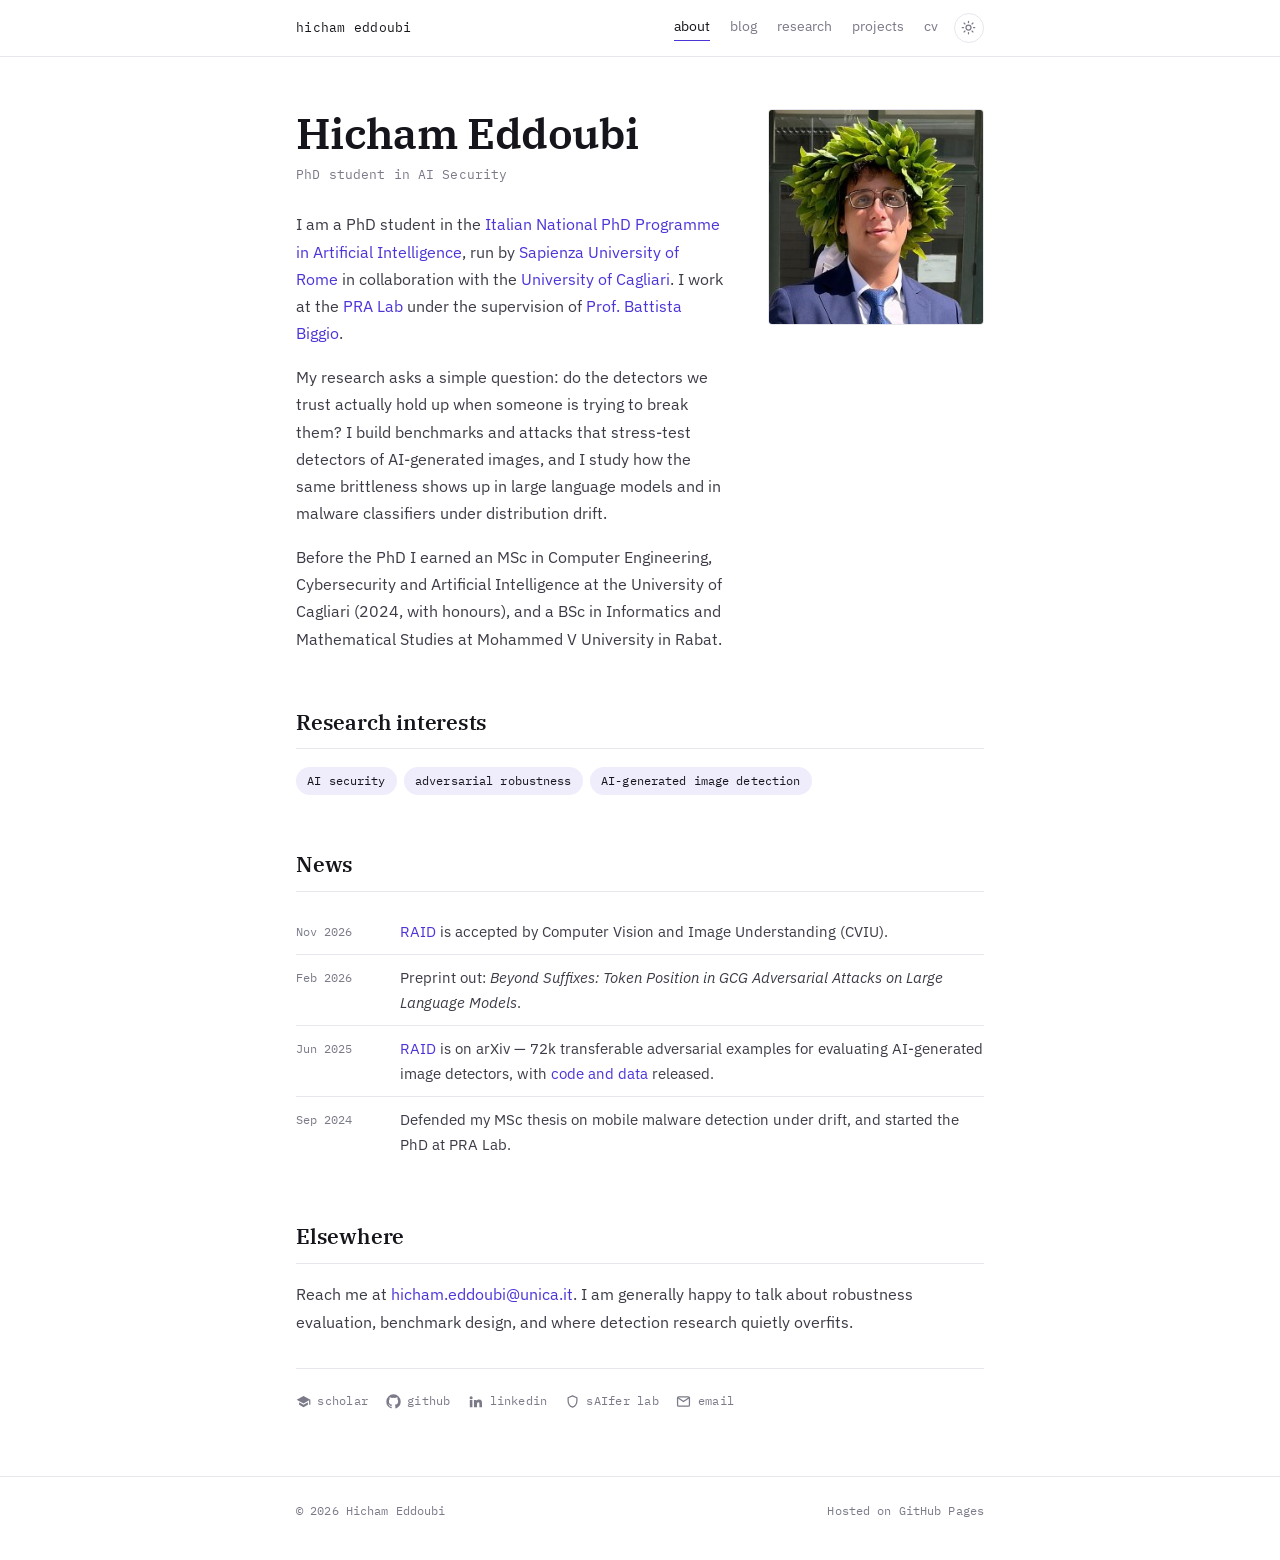
==== index.html @ 6397d1e1 "RAID accepted at CVIU: news entry + move to Publications" ====
<!DOCTYPE html>
<html lang="en">
<head>
<meta charset="utf-8">
<meta name="viewport" content="width=device-width, initial-scale=1">
<title>Hicham Eddoubi</title>
<meta name="author" content="Hicham Eddoubi">
<meta name="description" content="Hicham Eddoubi is a PhD student in the Italian National PhD Programme in Artificial Intelligence, working on adversarial robustness and the detection of AI-generated images at PRA Lab, University of Cagliari.">
<meta name="keywords" content="Hicham Eddoubi, adversarial machine learning, AI-generated image detection, deepfake detection, AI security, PRA Lab, University of Cagliari, Sapienza">
<link rel="canonical" href="https://tsalmonking.github.io/">
<meta property="og:type" content="website">
<meta property="og:title" content="Hicham Eddoubi">
<meta property="og:description" content="PhD student working on adversarial robustness and AI-generated image detection.">
<link rel="icon" href="assets/img/favicon.svg" type="image/svg+xml">
<link rel="preconnect" href="https://fonts.googleapis.com">
<link rel="preconnect" href="https://fonts.gstatic.com" crossorigin>
<link href="https://fonts.googleapis.com/css2?family=IBM+Plex+Mono:wght@400;500&family=IBM+Plex+Sans:wght@400;500;600&family=IBM+Plex+Serif:wght@500;600&display=swap" rel="stylesheet">
<link rel="stylesheet" href="assets/css/main.css?v=cce7476">
</head>
<body>


<header class="masthead">
  <div class="wrap">
    <a class="brand" href="index.html">hicham eddoubi</a>
    <nav class="nav">
      <a href="index.html" aria-current="page">about</a>
      <a href="blog.html">blog</a>
      <a href="publications.html">research</a>
      <a href="projects.html">projects</a>
      <a href="cv.html">cv</a>
    </nav>
    <button class="theme-toggle" type="button" aria-label="Switch to dark theme">
      <svg class="icon-sun" viewBox="0 0 24 24" fill="none" stroke="currentColor" stroke-width="2" stroke-linecap="round" aria-hidden="true"><circle cx="12" cy="12" r="4"/><path d="M12 2v2M12 20v2M4.9 4.9l1.4 1.4M17.7 17.7l1.4 1.4M2 12h2M20 12h2M4.9 19.1l1.4-1.4M17.7 6.3l1.4-1.4"/></svg>
      <svg class="icon-moon" viewBox="0 0 24 24" fill="none" stroke="currentColor" stroke-width="2" stroke-linecap="round" stroke-linejoin="round" aria-hidden="true"><path d="M21 12.8A9 9 0 1 1 11.2 3a7 7 0 0 0 9.8 9.8z"/></svg>
    </button>
  </div>
</header>

<main>
  <div class="wrap">

    <section class="hero">
      <div>
        <h1>Hicham Eddoubi</h1>
        <p class="role">PhD student in AI Security</p>

        <p>I am a PhD student in the <a href="https://www.phd-ai.it/" target="_blank" rel="noopener">Italian National PhD Programme in Artificial Intelligence</a>, run by <a href="https://www.uniroma1.it/en" target="_blank" rel="noopener">Sapienza University of Rome</a> in collaboration with the <a href="https://www.unica.it/" target="_blank" rel="noopener">University of Cagliari</a>. I work at the <a href="https://pralab.diee.unica.it/" target="_blank" rel="noopener">PRA Lab</a> under the supervision of <a href="https://www.saiferlab.ai/people/battistabiggio" target="_blank" rel="noopener">Prof. Battista Biggio</a>.</p>

        <p>My research asks a simple question: do the detectors we trust actually hold up when someone is trying to break them? I build benchmarks and attacks that stress-test detectors of AI-generated images, and I study how the same brittleness shows up in large language models and in malware classifiers under distribution drift.</p>

        <p>Before the PhD I earned an MSc in Computer Engineering, Cybersecurity and Artificial Intelligence at the University of Cagliari (2024, with honours), and a BSc in Informatics and Mathematical Studies at Mohammed V University in Rabat.</p>
      </div>

      <div class="portrait">
        <figure>
          <img src="assets/img/he.jpg" alt="Portrait of Hicham Eddoubi" width="256" height="256">
        </figure>
      </div>
    </section>

    <section class="section">
      <h2>Research interests</h2>
      <ul class="tags">
        <li>AI security</li>
        <li>adversarial robustness</li>
        <li>AI-generated image detection</li>
      </ul>
    </section>

    <section class="section">
      <h2>News</h2>
      <ul class="news">
        <li>
          <time datetime="2026-11">Nov 2026</time>
          <span><a href="https://arxiv.org/abs/2506.03988" target="_blank" rel="noopener">RAID</a> is accepted by Computer Vision and Image Understanding (CVIU).</span>
        </li>
        <li>
          <time datetime="2026-02">Feb 2026</time>
          <span>Preprint out: <em>Beyond Suffixes: Token Position in GCG Adversarial Attacks on Large Language Models</em>.</span>
        </li>
        <li>
          <time datetime="2025-06">Jun 2025</time>
          <span><a href="https://arxiv.org/abs/2506.03988" target="_blank" rel="noopener">RAID</a> is on arXiv — 72k transferable adversarial examples for evaluating AI-generated image detectors, with <a href="https://github.com/pralab/RAID" target="_blank" rel="noopener">code and data</a> released.</span>
        </li>
        <li>
          <time datetime="2024-09">Sep 2024</time>
          <span>Defended my MSc thesis on mobile malware detection under drift, and started the PhD at PRA Lab.</span>
        </li>
      </ul>
    </section>

    <section class="section">
      <h2>Elsewhere</h2>
      <p>Reach me at <a href="mailto:hicham.eddoubi@unica.it">hicham.eddoubi@unica.it</a>. I am generally happy to talk about robustness evaluation, benchmark design, and where detection research quietly overfits.</p>

      <div class="social">
        <a href="https://scholar.google.com/citations?user=aPghm40AAAAJ&amp;hl=en" target="_blank" rel="noopener" aria-label="Google Scholar">
          <svg viewBox="0 0 24 24" fill="currentColor" aria-hidden="true"><path d="M12 3L1 9l11 6 9-4.91V17h2V9L12 3z"/><path d="M5 13.18v4L12 21l7-3.82v-4L12 17l-7-3.82z"/></svg>
          scholar
        </a>
        <a href="https://github.com/tsalmonking" target="_blank" rel="noopener" aria-label="GitHub">
          <svg viewBox="0 0 24 24" fill="currentColor" aria-hidden="true"><path d="M12 .5A11.5 11.5 0 0 0 .5 12a11.5 11.5 0 0 0 7.86 10.92c.58.1.79-.25.79-.56v-2c-3.2.7-3.88-1.37-3.88-1.37-.53-1.34-1.29-1.7-1.29-1.7-1.05-.72.08-.7.08-.7 1.16.08 1.77 1.2 1.77 1.2 1.03 1.77 2.7 1.26 3.36.96.1-.75.4-1.26.73-1.55-2.56-.29-5.25-1.28-5.25-5.7 0-1.26.45-2.29 1.19-3.1-.12-.29-.52-1.46.11-3.05 0 0 .97-.31 3.18 1.18a11 11 0 0 1 5.8 0c2.2-1.49 3.17-1.18 3.17-1.18.63 1.59.23 2.76.12 3.05.74.81 1.18 1.84 1.18 3.1 0 4.43-2.69 5.4-5.26 5.69.41.36.78 1.06.78 2.14v3.17c0 .31.21.67.8.56A11.5 11.5 0 0 0 23.5 12 11.5 11.5 0 0 0 12 .5z"/></svg>
          github
        </a>
        <a href="https://www.linkedin.com/in/hicham-eddoubi/" target="_blank" rel="noopener" aria-label="LinkedIn">
          <svg viewBox="0 0 24 24" fill="currentColor" aria-hidden="true"><path d="M4.98 3.5a2.5 2.5 0 1 1 0 5 2.5 2.5 0 0 1 0-5zM2.9 21h4.16V9.5H2.9V21zM9.5 9.5H13.5v1.57h.06c.55-1.02 1.9-2.1 3.9-2.1 4.17 0 4.94 2.66 4.94 6.12V21h-4.15v-5.1c0-1.22-.02-2.79-1.75-2.79-1.76 0-2.03 1.33-2.03 2.7V21H9.5V9.5z"/></svg>
          linkedin
        </a>
        <a href="https://www.saiferlab.ai/people/hichameddoubi" target="_blank" rel="noopener" aria-label="sAIfer Lab profile">
          <svg viewBox="0 0 24 24" fill="none" stroke="currentColor" stroke-width="2" stroke-linecap="round" stroke-linejoin="round" aria-hidden="true"><path d="M12 3l7 3v5c0 4.4-3 8.3-7 10-4-1.7-7-5.6-7-10V6l7-3z"/></svg>
          sAIfer lab
        </a>
        <a href="mailto:hicham.eddoubi@unica.it" aria-label="Email">
          <svg viewBox="0 0 24 24" fill="none" stroke="currentColor" stroke-width="2" stroke-linecap="round" stroke-linejoin="round" aria-hidden="true"><rect x="2.5" y="4.5" width="19" height="15" rx="2"/><path d="M3 6l9 6 9-6"/></svg>
          email
        </a>
      </div>
    </section>

  </div>
</main>

<footer class="colophon">
  <div class="wrap">
    <span>© 2026 Hicham Eddoubi</span>
    <span>Hosted on <a href="https://pages.github.com/" target="_blank" rel="noopener">GitHub Pages</a></span>
  </div>
</footer>

<script src="assets/js/main.js?v=cce7476"></script>
</body>
</html>
---- assets/css/main.css ----
/* ============================================================
   Hicham Eddoubi — personal site
   Single stylesheet. Edit tokens below to re-skin everything.
   ============================================================ */

:root {
  /* type */
  --font-display: "IBM Plex Serif", Georgia, serif;
  --font-body: "IBM Plex Sans", -apple-system, BlinkMacSystemFont, "Segoe UI", sans-serif;
  --font-mono: "IBM Plex Mono", ui-monospace, SFMono-Regular, Menlo, monospace;

  /* colour */
  --paper: #ffffff;
  --paper-soft: #f7f7fa;
  --ink: #15151b;
  --body: #3c3c47;
  --muted: #7a7a88;
  --rule: #e6e6ec;
  --accent: #4c35d8;
  --accent-soft: rgba(76, 53, 216, 0.09);

  /* metrics */
  --measure: 46rem;
  --gutter: 1.5rem;
  --radius: 4px;
}

html[data-theme="dark"] {
  --paper: #131318;
  --paper-soft: #1b1b22;
  --ink: #ececf2;
  --body: #b6b6c4;
  --muted: #82828f;
  --rule: #2a2a33;
  --accent: #9b8cff;
  --accent-soft: rgba(155, 140, 255, 0.13);
}

*,
*::before,
*::after { box-sizing: border-box; }

html {
  -webkit-text-size-adjust: 100%;
  scroll-behavior: smooth;
}

body {
  margin: 0;
  background: var(--paper);
  color: var(--body);
  font-family: var(--font-body);
  font-size: 1rem;
  line-height: 1.7;
  -webkit-font-smoothing: antialiased;
  transition: background-color 0.25s ease, color 0.25s ease;
}

/* ---------- links ---------- */

a {
  color: var(--accent);
  text-decoration: none;
  border-bottom: 1px solid transparent;
  transition: border-color 0.15s ease, color 0.15s ease;
}

a:hover { border-bottom-color: var(--accent); }

a:focus-visible,
button:focus-visible {
  outline: 2px solid var(--accent);
  outline-offset: 3px;
  border-radius: 2px;
}

/* ---------- layout ---------- */

.wrap {
  max-width: var(--measure);
  margin: 0 auto;
  padding: 0 var(--gutter);
}

main { padding: 3.25rem 0 4rem; }

.section { margin-top: 3.25rem; }
.section:first-child { margin-top: 0; }

/* ---------- header ---------- */

.masthead {
  position: sticky;
  top: 0;
  z-index: 20;
  background: color-mix(in srgb, var(--paper) 88%, transparent);
  backdrop-filter: blur(10px);
  border-bottom: 1px solid var(--rule);
}

@supports not (backdrop-filter: blur(10px)) {
  .masthead { background: var(--paper); }
}

.masthead .wrap {
  display: flex;
  align-items: center;
  justify-content: space-between;
  gap: 1rem;
  min-height: 3.5rem;
}

.brand {
  font-family: var(--font-mono);
  font-size: 0.8125rem;
  letter-spacing: 0.02em;
  color: var(--ink);
  border-bottom: none;
  white-space: nowrap;
}

.brand:hover { color: var(--accent); border-bottom: none; }

.nav {
  display: flex;
  align-items: center;
  gap: 1.25rem;
  margin-left: auto;
}

.nav a {
  font-size: 0.875rem;
  color: var(--muted);
  border-bottom: 1px solid transparent;
  padding-bottom: 1px;
}

.nav a:hover { color: var(--ink); border-bottom-color: var(--rule); }

.nav a[aria-current="page"] {
  color: var(--ink);
  border-bottom-color: var(--accent);
}

/* theme switch */

.theme-toggle {
  appearance: none;
  background: none;
  border: 1px solid var(--rule);
  border-radius: 999px;
  width: 1.9rem;
  height: 1.9rem;
  display: grid;
  place-items: center;
  cursor: pointer;
  color: var(--muted);
  padding: 0;
  flex: none;
}

.theme-toggle:hover { color: var(--ink); border-color: var(--muted); }
.theme-toggle svg { width: 15px; height: 15px; }
html[data-theme="dark"] .theme-toggle .icon-sun { display: none; }
html:not([data-theme="dark"]) .theme-toggle .icon-moon { display: none; }

/* ---------- hero ---------- */

.hero {
  display: grid;
  grid-template-columns: 1fr 13.5rem;
  gap: 2.75rem;
  align-items: start;
}

.hero h1 {
  font-family: var(--font-display);
  font-weight: 600;
  font-size: clamp(2rem, 5vw, 2.7rem);
  line-height: 1.12;
  letter-spacing: -0.015em;
  color: var(--ink);
  margin: 0 0 0.4rem;
}

.hero .role {
  font-family: var(--font-mono);
  font-size: 0.8125rem;
  color: var(--muted);
  letter-spacing: 0.01em;
  margin: 0 0 1.6rem;
}

.hero p { margin: 0 0 1.05rem; }
.hero p:last-of-type { margin-bottom: 0; }

/* ---------- portrait ---------- */

.portrait { position: relative; }

.portrait figure {
  margin: 0;
  position: relative;
  border-radius: var(--radius);
  overflow: hidden;
  background: var(--paper-soft);
  border: 1px solid var(--rule);
}

.portrait img {
  display: block;
  width: 100%;
  height: auto;
  aspect-ratio: 1 / 1;
  object-fit: cover;
}

@media (prefers-reduced-motion: reduce) {
  html { scroll-behavior: auto; }
  body { transition: none; }
}

/* ---------- social row ---------- */

.social {
  display: flex;
  flex-wrap: wrap;
  gap: 1.1rem;
  margin-top: 2rem;
  padding-top: 1.4rem;
  border-top: 1px solid var(--rule);
}

.social a {
  display: inline-flex;
  align-items: center;
  gap: 0.4rem;
  font-family: var(--font-mono);
  font-size: 0.75rem;
  color: var(--muted);
  letter-spacing: 0.02em;
  border-bottom: none;
}

.social a:hover { color: var(--accent); border-bottom: none; }
.social svg { width: 15px; height: 15px; flex: none; }

/* ---------- headings ---------- */

h2 {
  font-family: var(--font-display);
  font-weight: 600;
  font-size: 1.3rem;
  letter-spacing: -0.01em;
  color: var(--ink);
  margin: 0 0 1.1rem;
  padding-bottom: 0.5rem;
  border-bottom: 1px solid var(--rule);
}

h3 {
  font-family: var(--font-body);
  font-weight: 600;
  font-size: 1rem;
  color: var(--ink);
  margin: 0 0 0.35rem;
}

.page-title {
  font-family: var(--font-display);
  font-weight: 600;
  font-size: clamp(1.9rem, 4.5vw, 2.4rem);
  letter-spacing: -0.015em;
  color: var(--ink);
  margin: 0 0 0.5rem;
}

.page-intro {
  color: var(--muted);
  margin: 0 0 2.75rem;
  max-width: 34rem;
}

/* ---------- interests ---------- */

.tags {
  display: flex;
  flex-wrap: wrap;
  gap: 0.45rem;
  padding: 0;
  margin: 0;
  list-style: none;
}

.tags li {
  font-family: var(--font-mono);
  font-size: 0.72rem;
  letter-spacing: 0.01em;
  color: var(--ink);
  background: var(--accent-soft);
  border-radius: 999px;
  padding: 0.28rem 0.7rem;
}

/* ---------- news ---------- */

.news {
  list-style: none;
  margin: 0;
  padding: 0;
}

.news li {
  display: grid;
  grid-template-columns: 5.5rem 1fr;
  gap: 1rem;
  padding: 0.6rem 0;
  border-bottom: 1px solid var(--rule);
  font-size: 0.9375rem;
}

.news li:last-child { border-bottom: none; }

.news time {
  font-family: var(--font-mono);
  font-size: 0.75rem;
  color: var(--muted);
  padding-top: 0.22rem;
}

/* ---------- publications ---------- */

.pub-year {
  font-family: var(--font-mono);
  font-size: 0.75rem;
  letter-spacing: 0.12em;
  color: var(--muted);
  margin: 2.5rem 0 1rem;
  padding-bottom: 0.4rem;
  border-bottom: 1px solid var(--rule);
}

.pub-year:first-of-type { margin-top: 0; }

.pub {
  padding: 1.15rem 0;
  border-bottom: 1px solid var(--rule);
}

.pub:last-child { border-bottom: none; }

.pub h3 { line-height: 1.4; margin-bottom: 0.3rem; }

.pub .authors {
  font-size: 0.875rem;
  color: var(--body);
  margin: 0 0 0.35rem;
}

.pub .authors .me {
  color: var(--ink);
  font-weight: 600;
}

.pub .venue {
  font-family: var(--font-mono);
  font-size: 0.75rem;
  color: var(--muted);
  margin: 0 0 0.6rem;
}

.pub .abstract {
  font-size: 0.9375rem;
  color: var(--muted);
  margin: 0 0 0.7rem;
}

.pub-links {
  display: flex;
  flex-wrap: wrap;
  gap: 0.4rem;
}

.pub-links a {
  font-family: var(--font-mono);
  font-size: 0.7rem;
  letter-spacing: 0.03em;
  color: var(--accent);
  border: 1px solid var(--rule);
  border-radius: var(--radius);
  padding: 0.16rem 0.5rem;
}

.pub-links a:hover {
  border-color: var(--accent);
  background: var(--accent-soft);
}

/* ---------- project cards ---------- */

.cards {
  display: grid;
  gap: 1rem;
}

.card {
  border: 1px solid var(--rule);
  border-radius: var(--radius);
  padding: 1.25rem 1.35rem;
  transition: border-color 0.15s ease, transform 0.15s ease;
}

.card:hover { border-color: var(--muted); }

.card .kicker {
  font-family: var(--font-mono);
  font-size: 0.7rem;
  letter-spacing: 0.08em;
  color: var(--muted);
  margin: 0 0 0.5rem;
}

.card p { margin: 0 0 0.85rem; font-size: 0.9375rem; }
.card p:last-child { margin-bottom: 0; }

/* ---------- CV ---------- */

.entry {
  display: grid;
  grid-template-columns: 8.5rem 1fr;
  gap: 1.25rem;
  padding: 1.1rem 0;
  border-bottom: 1px solid var(--rule);
}

.entry:last-child { border-bottom: none; }

.entry .when {
  font-family: var(--font-mono);
  font-size: 0.75rem;
  color: var(--muted);
  padding-top: 0.2rem;
}

.entry .where {
  font-size: 0.875rem;
  color: var(--muted);
  margin: 0 0 0.3rem;
}

.entry p:last-child { margin-bottom: 0; }
.entry p { font-size: 0.9375rem; margin: 0 0 0.4rem; }

.note {
  font-size: 0.875rem;
  color: var(--muted);
  background: var(--paper-soft);
  border-left: 2px solid var(--accent);
  padding: 0.75rem 1rem;
  border-radius: 0 var(--radius) var(--radius) 0;
}

/* ---------- footer ---------- */

.colophon {
  border-top: 1px solid var(--rule);
  padding: 1.5rem 0 2.5rem;
  font-family: var(--font-mono);
  font-size: 0.72rem;
  color: var(--muted);
  letter-spacing: 0.01em;
}

.colophon .wrap {
  display: flex;
  flex-wrap: wrap;
  gap: 0.5rem 1.25rem;
  justify-content: space-between;
}

.colophon a { color: var(--muted); }
.colophon a:hover { color: var(--accent); }

/* ---------- responsive ---------- */

@media (max-width: 44rem) {
  .hero {
    grid-template-columns: 1fr;
    gap: 1.75rem;
  }
  .portrait { max-width: 11rem; order: -1; }
  .news li { grid-template-columns: 1fr; gap: 0.15rem; }
  .news time { padding-top: 0; }
  .entry { grid-template-columns: 1fr; gap: 0.3rem; }
  .entry .when { padding-top: 0; }
  .nav { gap: 0.9rem; }
  .nav a { font-size: 0.8125rem; }
  main { padding-top: 2.5rem; }
}

@media (max-width: 26rem) {
  .brand { font-size: 0.75rem; }
  .nav { gap: 0.7rem; }
}

/* ---------- print ---------- */

@media print {
  .masthead, .colophon, .theme-toggle { display: none; }
  body { color: #000; background: #fff; }
  a { color: #000; }
}

/* ============================================================
   Blog
   ============================================================ */

/* ---------- post list ---------- */

.post-list {
  list-style: none;
  margin: 0;
  padding: 0;
}

.post-list > li {
  padding: 1.5rem 0;
  border-bottom: 1px solid var(--rule);
}

.post-list > li:first-child { padding-top: 0; }
.post-list > li:last-child { border-bottom: none; }

.post-list h3 {
  font-family: var(--font-display);
  font-weight: 600;
  font-size: 1.2rem;
  line-height: 1.32;
  letter-spacing: -0.01em;
  margin: 0 0 0.4rem;
}

.post-list h3 a {
  color: var(--ink);
  border-bottom: none;
}

.post-list h3 a:hover { color: var(--accent); border-bottom: none; }

.post-list p {
  font-size: 0.9375rem;
  color: var(--muted);
  margin: 0 0 0.6rem;
}

.post-meta {
  display: flex;
  flex-wrap: wrap;
  align-items: center;
  gap: 0.5rem 0.75rem;
  font-family: var(--font-mono);
  font-size: 0.72rem;
  letter-spacing: 0.02em;
  color: var(--muted);
  margin: 0 0 0.55rem;
}

.post-meta .dot { opacity: 0.45; }

.post-meta .tag {
  color: var(--ink);
  background: var(--accent-soft);
  border-radius: 999px;
  padding: 0.18rem 0.6rem;
}

/* reader level: "deep dive" (technical) vs "for everyone" (layman-friendly) */
.post-meta .tag.level {
  background: transparent;
  border: 1px solid currentColor;
  padding: calc(0.18rem - 1px) calc(0.6rem - 1px);
}
.post-meta .tag.level-deep { color: var(--accent); }
.post-meta .tag.level-easy { color: var(--muted); }
.level-legend { margin-bottom: 2.25rem; }

/* depth filter on the blog index (buttons reuse the level tag look) */
.post-meta .tag.level-all { color: var(--ink); }
.level-filter button.tag {
  font: inherit;
  letter-spacing: inherit;
  cursor: pointer;
}
.level-filter button.tag[aria-pressed="true"],
.post-meta a.tag.level:hover { background: var(--accent-soft); }
.level-filter button.tag[aria-pressed="false"] { opacity: 0.7; }
.level-filter button.tag:hover { opacity: 1; }
.level-filter button.tag:focus-visible,
.post-meta a.tag.level:focus-visible { outline: 2px solid var(--accent); outline-offset: 2px; }
.post-meta a.tag.level { text-decoration: none; }
.post-list > li[hidden] { display: none; }
.post-list > li.is-first { padding-top: 0; }
.post-list > li.is-last { border-bottom: none; }
.level-empty { color: var(--muted); }
.level-filter .lv { display: inline-flex; align-items: center; gap: 0.5rem; white-space: nowrap; }

/* ---------- single post ---------- */

.post-head {
  padding-bottom: 1.75rem;
  margin-bottom: 2rem;
  border-bottom: 1px solid var(--rule);
}

.post-head h1 {
  font-family: var(--font-display);
  font-weight: 600;
  font-size: clamp(1.85rem, 4.6vw, 2.4rem);
  line-height: 1.16;
  letter-spacing: -0.018em;
  color: var(--ink);
  margin: 0 0 0.85rem;
  max-width: 30ch;
}

.post-head .standfirst {
  font-size: 1.05rem;
  color: var(--muted);
  margin: 0 0 1.1rem;
  max-width: 46ch;
}

.prose { font-size: 1.02rem; }

.prose > p { margin: 0 0 1.25rem; }

.prose h2 {
  font-size: 1.15rem;
  margin: 2.5rem 0 0.9rem;
  padding-bottom: 0;
  border-bottom: none;
}

.prose h3 {
  font-family: var(--font-body);
  font-size: 0.98rem;
  margin: 1.9rem 0 0.5rem;
}

.prose ul,
.prose ol {
  margin: 0 0 1.25rem;
  padding-left: 1.15rem;
}

.prose li { margin-bottom: 0.45rem; }

.prose strong { color: var(--ink); font-weight: 600; }

.prose blockquote {
  margin: 1.75rem 0;
  padding: 0.1rem 0 0.1rem 1.15rem;
  border-left: 2px solid var(--accent);
  color: var(--muted);
  font-style: italic;
}

.prose blockquote p { margin: 0.5rem 0; }

.prose code {
  font-family: var(--font-mono);
  font-size: 0.855em;
  background: var(--paper-soft);
  border: 1px solid var(--rule);
  border-radius: 3px;
  padding: 0.1em 0.34em;
}

.prose pre {
  background: var(--paper-soft);
  border: 1px solid var(--rule);
  border-radius: var(--radius);
  padding: 0.95rem 1.1rem;
  overflow-x: auto;
  margin: 0 0 1.4rem;
  line-height: 1.6;
}

.prose pre code {
  background: none;
  border: none;
  padding: 0;
  font-size: 0.82rem;
  color: var(--body);
}

.prose figure {
  margin: 1.9rem 0;
}

.prose figure img {
  display: block;
  width: 100%;
  height: auto;
  border: 1px solid var(--rule);
  border-radius: var(--radius);
}

.prose figcaption {
  font-family: var(--font-mono);
  font-size: 0.72rem;
  color: var(--muted);
  margin-top: 0.55rem;
  line-height: 1.55;
}

.prose hr {
  border: none;
  border-top: 1px solid var(--rule);
  margin: 2.5rem 0;
}

.prose .callout {
  background: var(--paper-soft);
  border: 1px solid var(--rule);
  border-radius: var(--radius);
  padding: 1rem 1.15rem;
  margin: 0 0 1.4rem;
  font-size: 0.9375rem;
  color: var(--muted);
}

.prose .callout p { margin: 0; }

/* tables */

.prose table {
  width: 100%;
  border-collapse: collapse;
  margin: 0 0 1.4rem;
  font-size: 0.9375rem;
  display: block;
  overflow-x: auto;
}
.prose th,
.prose td {
  text-align: left;
  vertical-align: top;
  padding: 0.5rem 0.75rem 0.5rem 0;
  border-bottom: 1px solid var(--rule);
}
.prose th { color: var(--ink); font-weight: 600; }

/* reference list */

.prose ol.refs { font-size: 0.9375rem; }

/* display math */

.prose .katex-display { overflow-x: auto; overflow-y: hidden; padding: 0.25rem 0; }

/* footnotes */

.prose sup a {
  font-size: 0.7em;
  padding: 0 0.1em;
  border-bottom: none;
}

.footnotes {
  margin-top: 3rem;
  padding-top: 1.25rem;
  border-top: 1px solid var(--rule);
  font-size: 0.875rem;
  color: var(--muted);
}

.footnotes ol { padding-left: 1.1rem; margin: 0; }
.footnotes li { margin-bottom: 0.5rem; }

/* post footer nav */

.post-foot {
  margin-top: 3.25rem;
  padding-top: 1.4rem;
  border-top: 1px solid var(--rule);
  font-family: var(--font-mono);
  font-size: 0.75rem;
  letter-spacing: 0.02em;
}

.post-foot a { border-bottom: none; }
.post-foot a:hover { border-bottom: 1px solid var(--accent); }

/* masthead now wraps to two rows on narrow screens */

.masthead .wrap { flex-wrap: wrap; }
.brand { margin-right: auto; }

@media (max-width: 34rem) {
  .masthead .wrap { min-height: auto; padding-top: 0.65rem; }
  .nav {
    order: 3;
    width: 100%;
    margin-left: 0;
    gap: 1rem;
    padding-bottom: 0.55rem;
  }
  .nav a { font-size: 0.8125rem; }
}
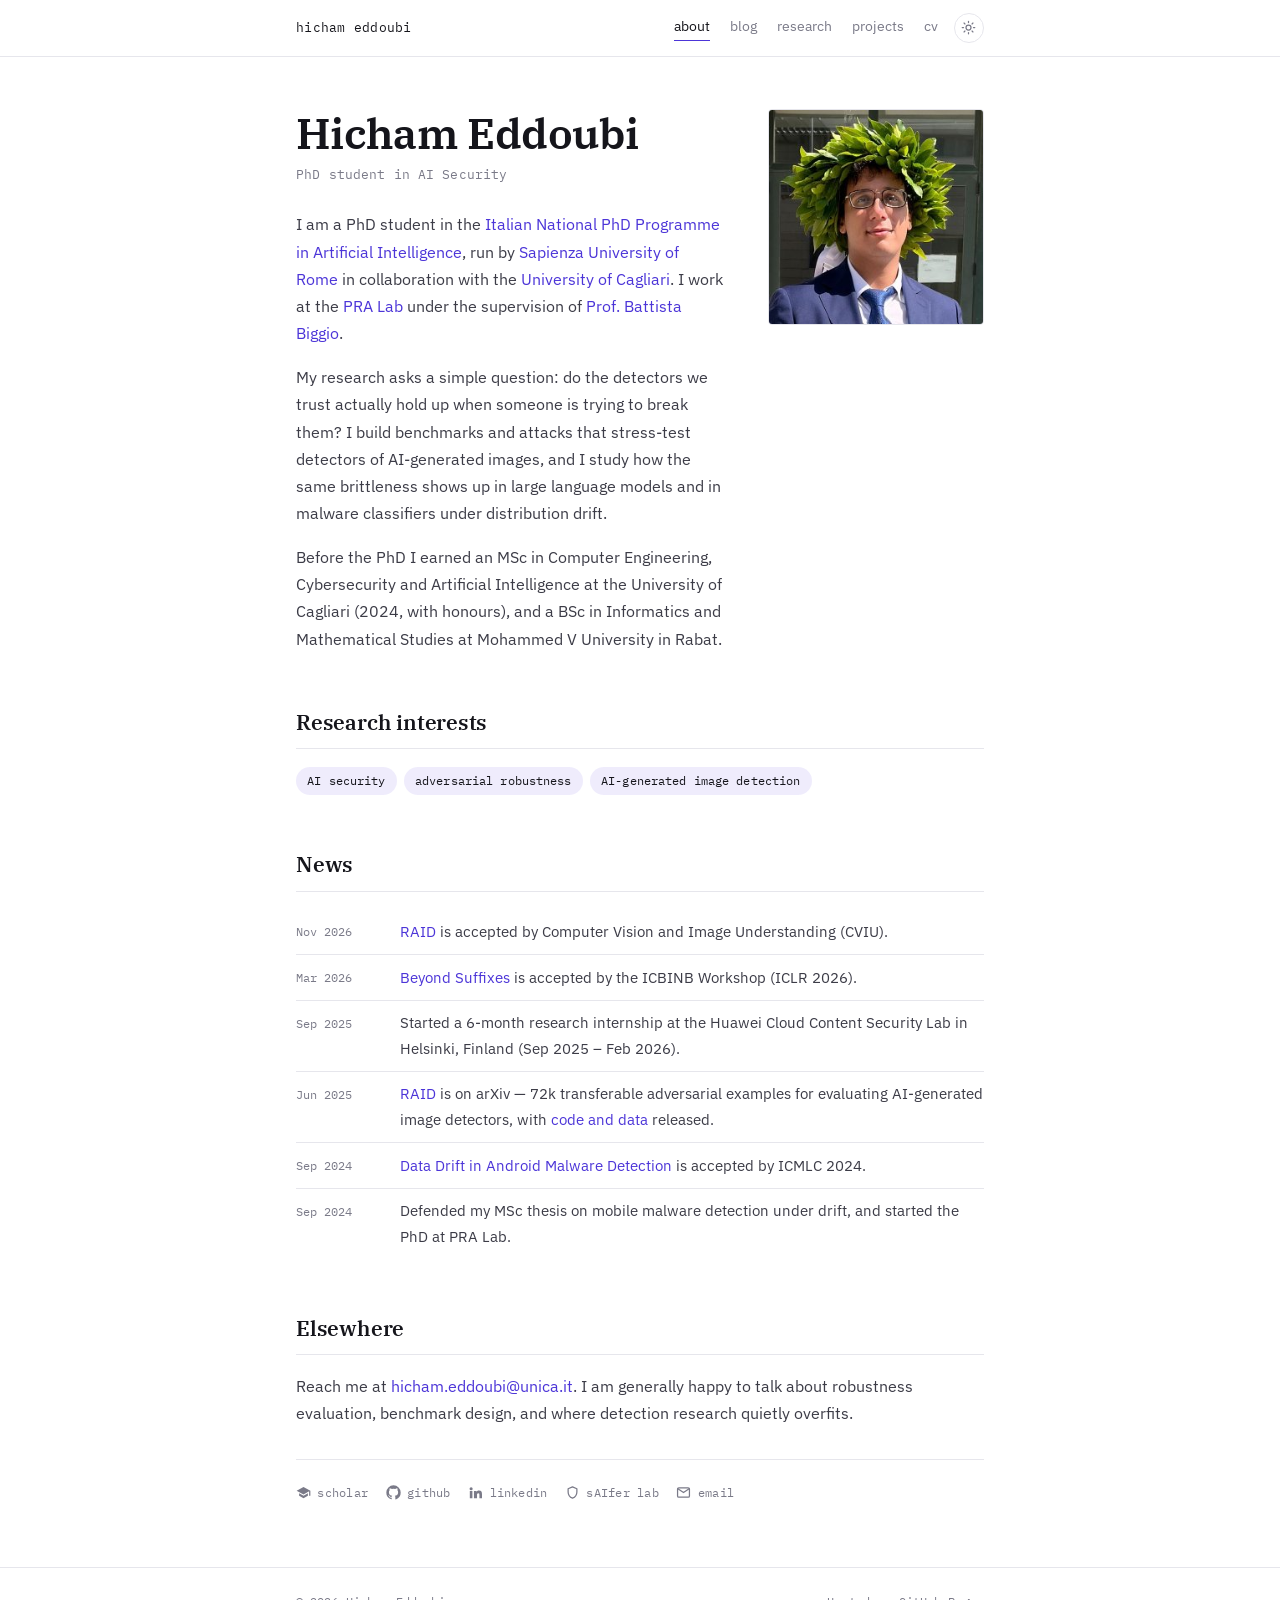
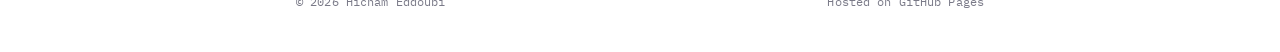
==== commit e669f241: "Publications: year-grouped list (badges, abs toggle, more-authors); News: Beyond Suffixes, ICMLC, Hu" ====
--- a/index.html
+++ b/index.html
@@ -15,7 +15,7 @@
 <link rel="preconnect" href="https://fonts.googleapis.com">
 <link rel="preconnect" href="https://fonts.gstatic.com" crossorigin>
 <link href="https://fonts.googleapis.com/css2?family=IBM+Plex+Mono:wght@400;500&family=IBM+Plex+Sans:wght@400;500;600&family=IBM+Plex+Serif:wght@500;600&display=swap" rel="stylesheet">
-<link rel="stylesheet" href="assets/css/main.css?v=cce7476">
+<link rel="stylesheet" href="assets/css/main.css?v=pubs1">
 </head>
 <body>
 
@@ -76,12 +76,20 @@
           <span><a href="https://arxiv.org/abs/2506.03988" target="_blank" rel="noopener">RAID</a> is accepted by Computer Vision and Image Understanding (CVIU).</span>
         </li>
         <li>
-          <time datetime="2026-02">Feb 2026</time>
-          <span>Preprint out: <em>Beyond Suffixes: Token Position in GCG Adversarial Attacks on Large Language Models</em>.</span>
+          <time datetime="2026-03">Mar 2026</time>
+          <span><a href="https://openreview.net/forum?id=HcRJvRHkYW" target="_blank" rel="noopener">Beyond Suffixes</a> is accepted by the ICBINB Workshop (ICLR 2026).</span>
+        </li>
+        <li>
+          <time datetime="2025-09">Sep 2025</time>
+          <span>Started a 6-month research internship at the Huawei Cloud Content Security Lab in Helsinki, Finland (Sep 2025 – Feb 2026).</span>
         </li>
         <li>
           <time datetime="2025-06">Jun 2025</time>
           <span><a href="https://arxiv.org/abs/2506.03988" target="_blank" rel="noopener">RAID</a> is on arXiv — 72k transferable adversarial examples for evaluating AI-generated image detectors, with <a href="https://github.com/pralab/RAID" target="_blank" rel="noopener">code and data</a> released.</span>
+        </li>
+        <li>
+          <time datetime="2024-09">Sep 2024</time>
+          <span><a href="https://doi.org/10.1109/ICMLC63072.2024.10935015" target="_blank" rel="noopener">Data Drift in Android Malware Detection</a> is accepted by ICMLC 2024.</span>
         </li>
         <li>
           <time datetime="2024-09">Sep 2024</time>
@@ -128,6 +136,6 @@
   </div>
 </footer>
 
-<script src="assets/js/main.js?v=cce7476"></script>
+<script src="assets/js/main.js?v=pubs1"></script>
 </body>
 </html>
--- a/assets/css/main.css
+++ b/assets/css/main.css
@@ -328,51 +328,93 @@
   padding-top: 0.22rem;
 }
 
-/* ---------- publications ---------- */
+/* ---------- publications (year-grouped list) ---------- */
+
+.pub-group {
+  position: relative;
+  border-top: 1px solid var(--rule);
+  margin-top: 2rem;
+  padding-top: 0.25rem;
+}
 
 .pub-year {
-  font-family: var(--font-mono);
-  font-size: 0.75rem;
-  letter-spacing: 0.12em;
-  color: var(--muted);
-  margin: 2.5rem 0 1rem;
-  padding-bottom: 0.4rem;
-  border-bottom: 1px solid var(--rule);
-}
-
-.pub-year:first-of-type { margin-top: 0; }
+  position: absolute;
+  top: 0.6rem;
+  right: 0;
+  margin: 0;
+  font-family: var(--font-body);
+  font-size: 2rem;
+  font-weight: 400;
+  letter-spacing: 0;
+  color: var(--rule);
+  line-height: 1;
+}
+
+[data-theme="dark"] .pub-year { color: color-mix(in srgb, var(--muted) 45%, transparent); }
+
+.pub-list {
+  list-style: none;
+  margin: 0;
+  padding: 0 5.5rem 0 0;
+}
 
 .pub {
-  padding: 1.15rem 0;
-  border-bottom: 1px solid var(--rule);
-}
-
-.pub:last-child { border-bottom: none; }
-
-.pub h3 { line-height: 1.4; margin-bottom: 0.3rem; }
+  display: grid;
+  grid-template-columns: 6.5rem 1fr;
+  gap: 1.25rem;
+  padding: 1.1rem 0;
+}
+
+.pub-side { padding-top: 0.2rem; }
+
+.pub-badge {
+  display: block;
+  text-align: center;
+  font-family: var(--font-mono);
+  font-size: 0.72rem;
+  font-weight: 500;
+  letter-spacing: 0.04em;
+  text-decoration: none;
+  color: #fff;
+  background: var(--accent);
+  border-radius: 2px;
+  padding: 0.3rem 0.4rem;
+}
+
+.pub-title {
+  font-size: 1.05rem;
+  font-weight: 500;
+  line-height: 1.4;
+  color: var(--ink);
+  margin-bottom: 0.15rem;
+}
 
 .pub .authors {
-  font-size: 0.875rem;
+  font-size: 0.9rem;
   color: var(--body);
-  margin: 0 0 0.35rem;
 }
 
 .pub .authors .me {
-  color: var(--ink);
-  font-weight: 600;
+  font-style: italic;
+  color: var(--ink);
+  text-decoration: underline;
+  text-underline-offset: 3px;
+}
+
+.more-authors {
+  font: inherit;
+  color: inherit;
+  background: none;
+  border: none;
+  padding: 0;
+  cursor: pointer;
+  border-bottom: 1px dashed var(--muted);
 }
 
 .pub .venue {
-  font-family: var(--font-mono);
-  font-size: 0.75rem;
-  color: var(--muted);
-  margin: 0 0 0.6rem;
-}
-
-.pub .abstract {
-  font-size: 0.9375rem;
-  color: var(--muted);
-  margin: 0 0 0.7rem;
+  font-size: 0.9rem;
+  color: var(--body);
+  margin-bottom: 0.55rem;
 }
 
 .pub-links {
@@ -381,19 +423,44 @@
   gap: 0.4rem;
 }
 
-.pub-links a {
-  font-family: var(--font-mono);
-  font-size: 0.7rem;
-  letter-spacing: 0.03em;
+.pub-links a,
+.pub-links button {
+  font-family: var(--font-body);
+  font-size: 0.64rem;
+  font-weight: 500;
+  letter-spacing: 0.06em;
+  text-transform: uppercase;
+  color: var(--body);
+  background: none;
+  border: 1px solid var(--body);
+  border-radius: 2px;
+  padding: 0.25rem 0.9rem;
+  cursor: pointer;
+  line-height: 1.5;
+}
+
+.pub-links a:hover,
+.pub-links button:hover,
+.pub-links button[aria-expanded="true"] {
   color: var(--accent);
+  border-color: var(--accent);
+  text-decoration: none;
+}
+
+.pub .abstract {
+  font-size: 0.9rem;
+  color: var(--muted);
+  margin: 0.7rem 0 0;
+  padding: 0.7rem 0.9rem;
   border: 1px solid var(--rule);
   border-radius: var(--radius);
-  padding: 0.16rem 0.5rem;
-}
-
-.pub-links a:hover {
-  border-color: var(--accent);
-  background: var(--accent-soft);
+}
+
+@media (max-width: 34rem) {
+  .pub-list { padding-right: 0; }
+  .pub-year { position: static; text-align: right; margin: 0.6rem 0 0; }
+  .pub { grid-template-columns: 1fr; gap: 0.5rem; }
+  .pub-badge { display: inline-block; min-width: 4.5rem; }
 }
 
 /* ---------- project cards ---------- */
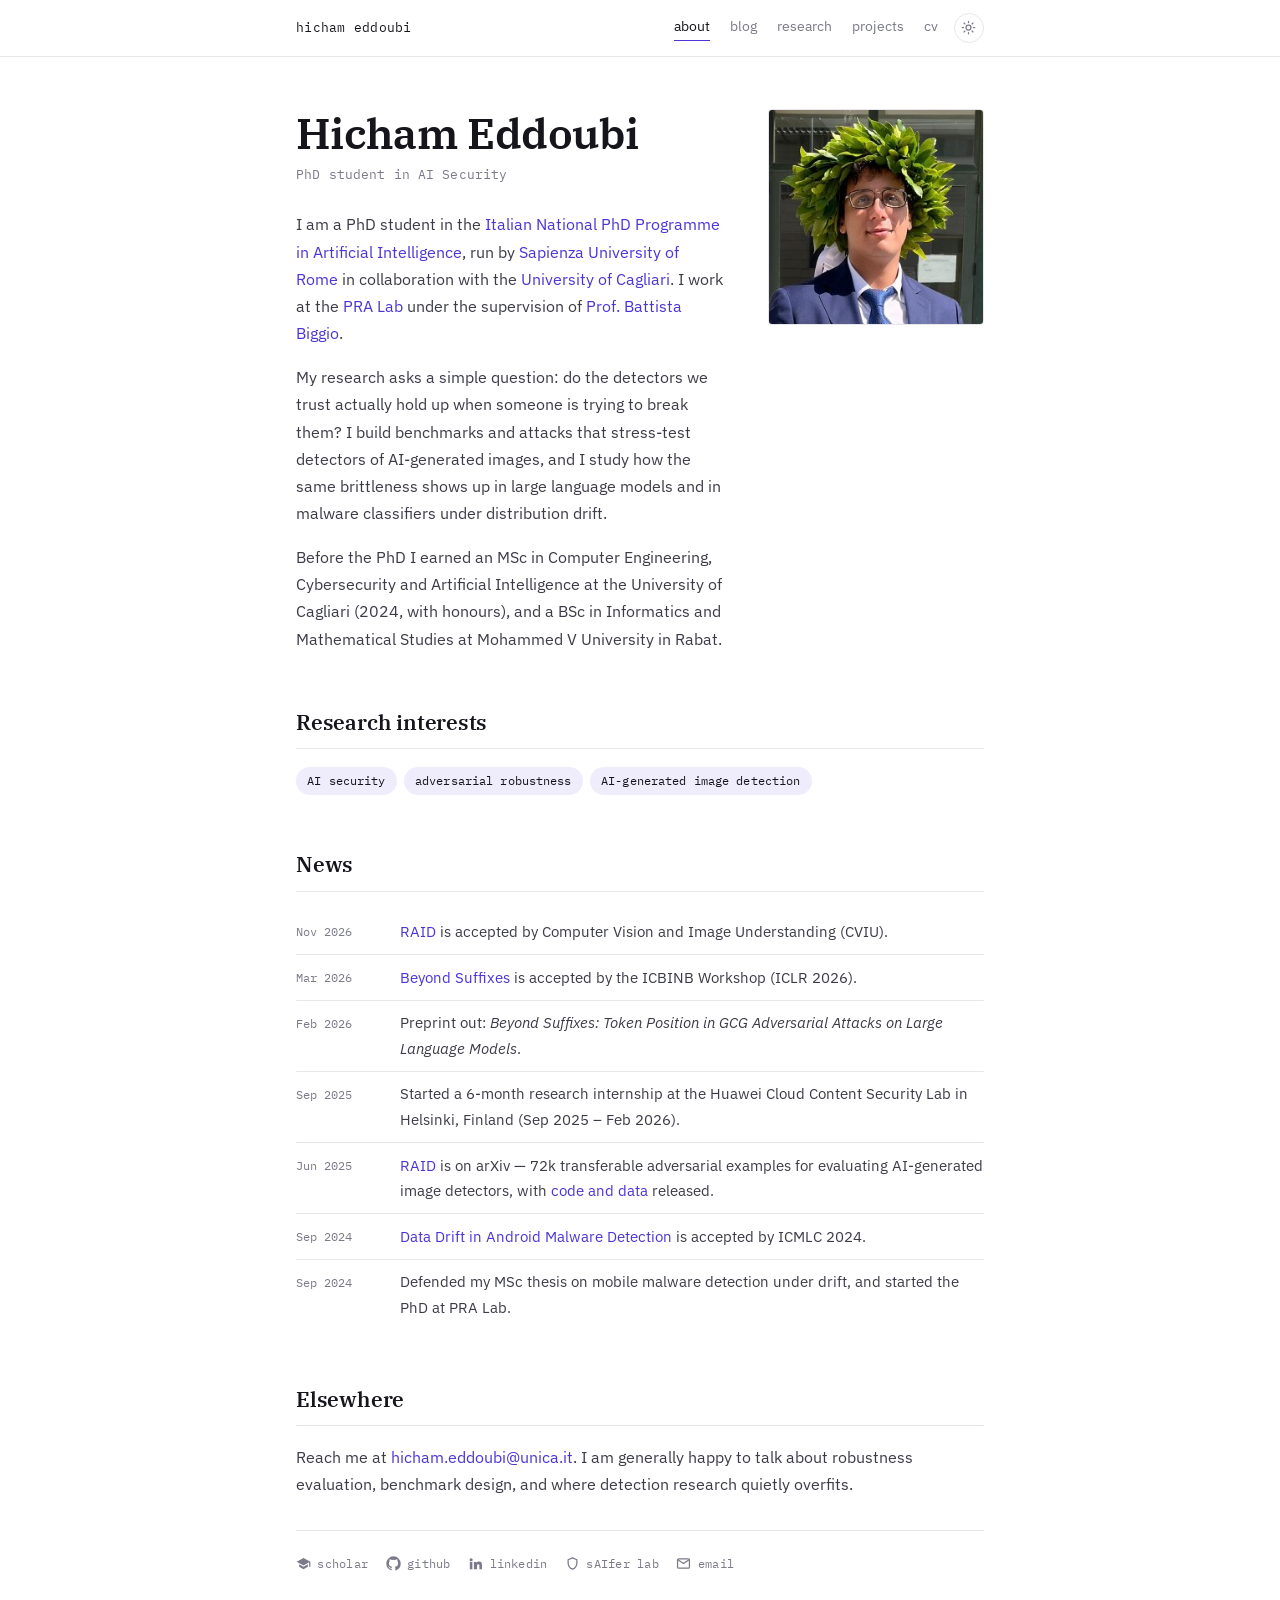
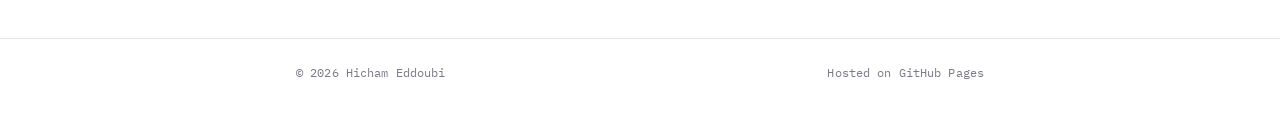
==== commit 70fbafff: "News: restore Beyond Suffixes preprint entry" ====
--- a/index.html
+++ b/index.html
@@ -80,6 +80,10 @@
           <span><a href="https://openreview.net/forum?id=HcRJvRHkYW" target="_blank" rel="noopener">Beyond Suffixes</a> is accepted by the ICBINB Workshop (ICLR 2026).</span>
         </li>
         <li>
+          <time datetime="2026-02">Feb 2026</time>
+          <span>Preprint out: <em>Beyond Suffixes: Token Position in GCG Adversarial Attacks on Large Language Models</em>.</span>
+        </li>
+        <li>
           <time datetime="2025-09">Sep 2025</time>
           <span>Started a 6-month research internship at the Huawei Cloud Content Security Lab in Helsinki, Finland (Sep 2025 – Feb 2026).</span>
         </li>
@@ -136,6 +140,6 @@
   </div>
 </footer>
 
-<script src="assets/js/main.js?v=pubs1"></script>
+<script src="assets/js/main.js?v=pubs2"></script>
 </body>
 </html>
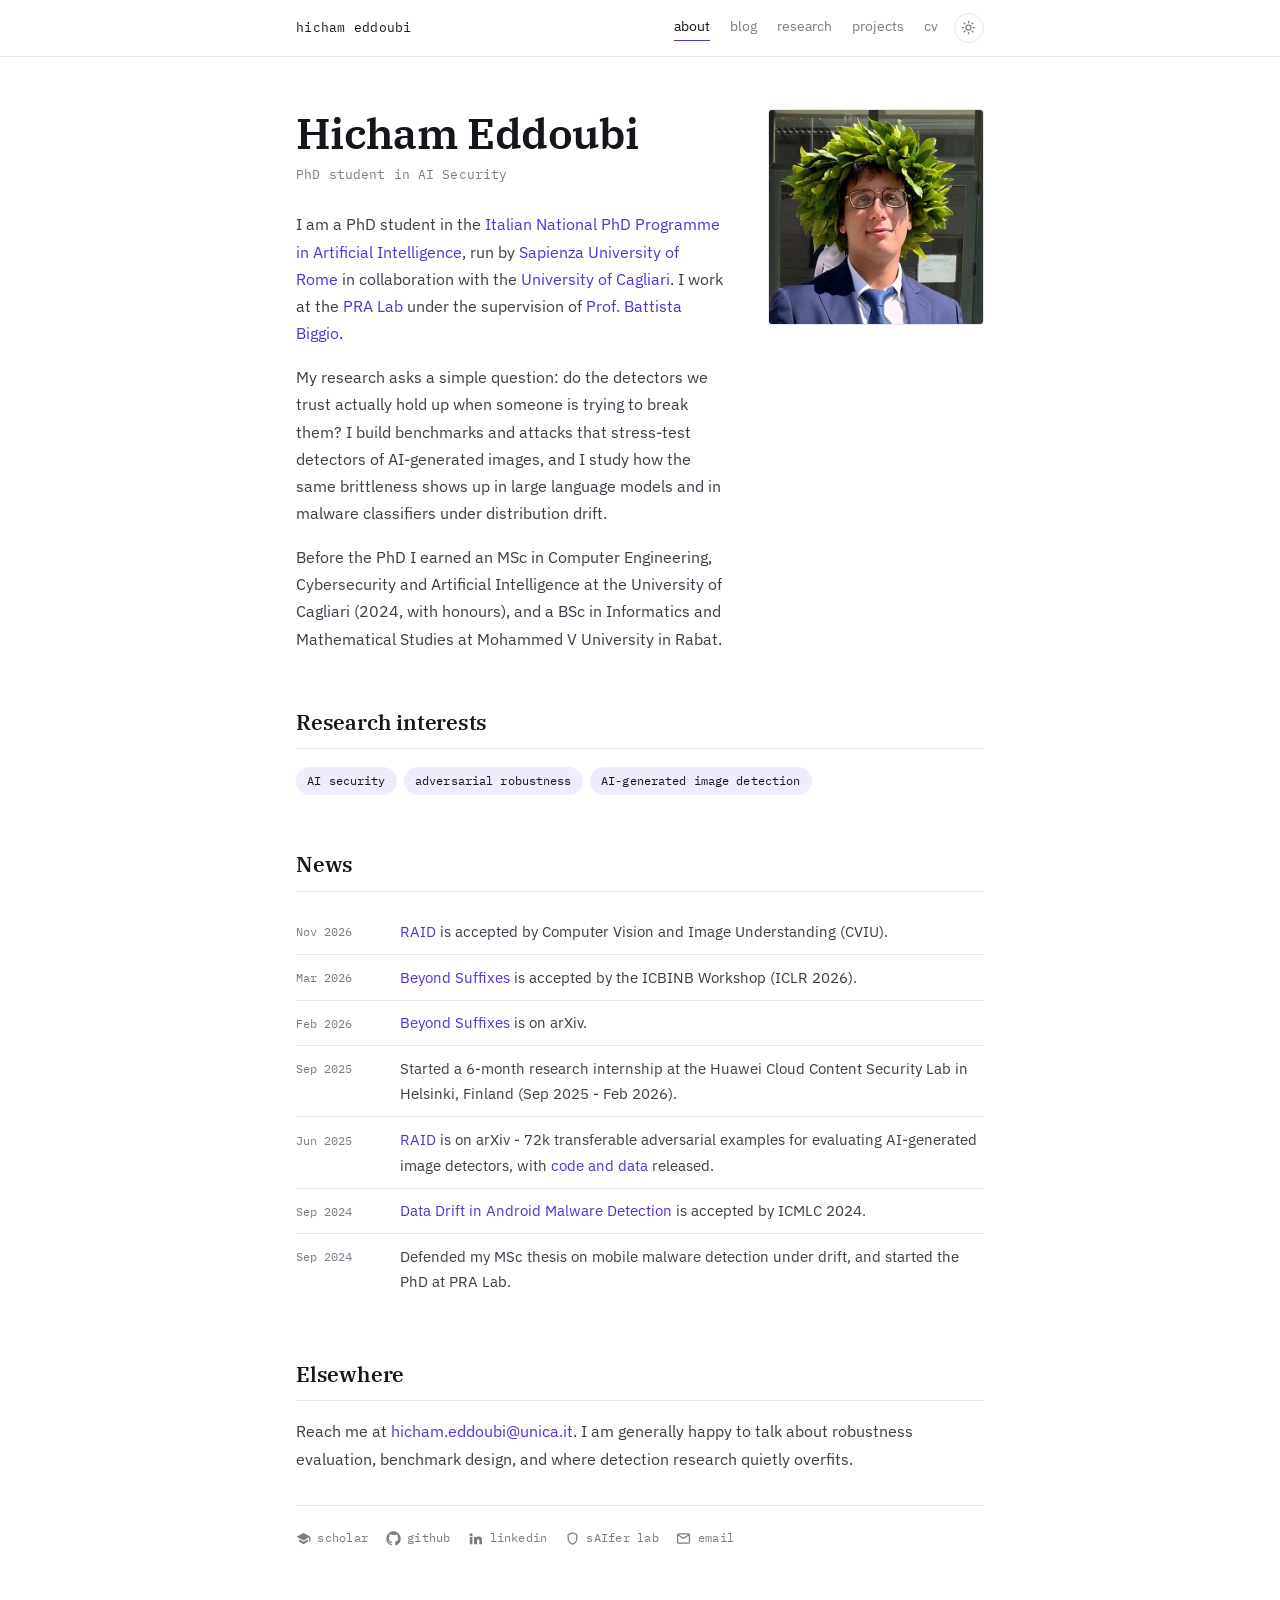
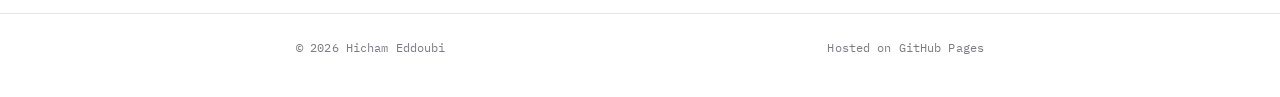
==== commit 13215380: "News: arXiv entry format, no em/en dashes" ====
--- a/index.html
+++ b/index.html
@@ -81,15 +81,15 @@
         </li>
         <li>
           <time datetime="2026-02">Feb 2026</time>
-          <span>Preprint out: <em>Beyond Suffixes: Token Position in GCG Adversarial Attacks on Large Language Models</em>.</span>
+          <span><a href="https://arxiv.org/abs/2602.03265" target="_blank" rel="noopener">Beyond Suffixes</a> is on arXiv.</span>
         </li>
         <li>
           <time datetime="2025-09">Sep 2025</time>
-          <span>Started a 6-month research internship at the Huawei Cloud Content Security Lab in Helsinki, Finland (Sep 2025 – Feb 2026).</span>
+          <span>Started a 6-month research internship at the Huawei Cloud Content Security Lab in Helsinki, Finland (Sep 2025 - Feb 2026).</span>
         </li>
         <li>
           <time datetime="2025-06">Jun 2025</time>
-          <span><a href="https://arxiv.org/abs/2506.03988" target="_blank" rel="noopener">RAID</a> is on arXiv — 72k transferable adversarial examples for evaluating AI-generated image detectors, with <a href="https://github.com/pralab/RAID" target="_blank" rel="noopener">code and data</a> released.</span>
+          <span><a href="https://arxiv.org/abs/2506.03988" target="_blank" rel="noopener">RAID</a> is on arXiv - 72k transferable adversarial examples for evaluating AI-generated image detectors, with <a href="https://github.com/pralab/RAID" target="_blank" rel="noopener">code and data</a> released.</span>
         </li>
         <li>
           <time datetime="2024-09">Sep 2024</time>
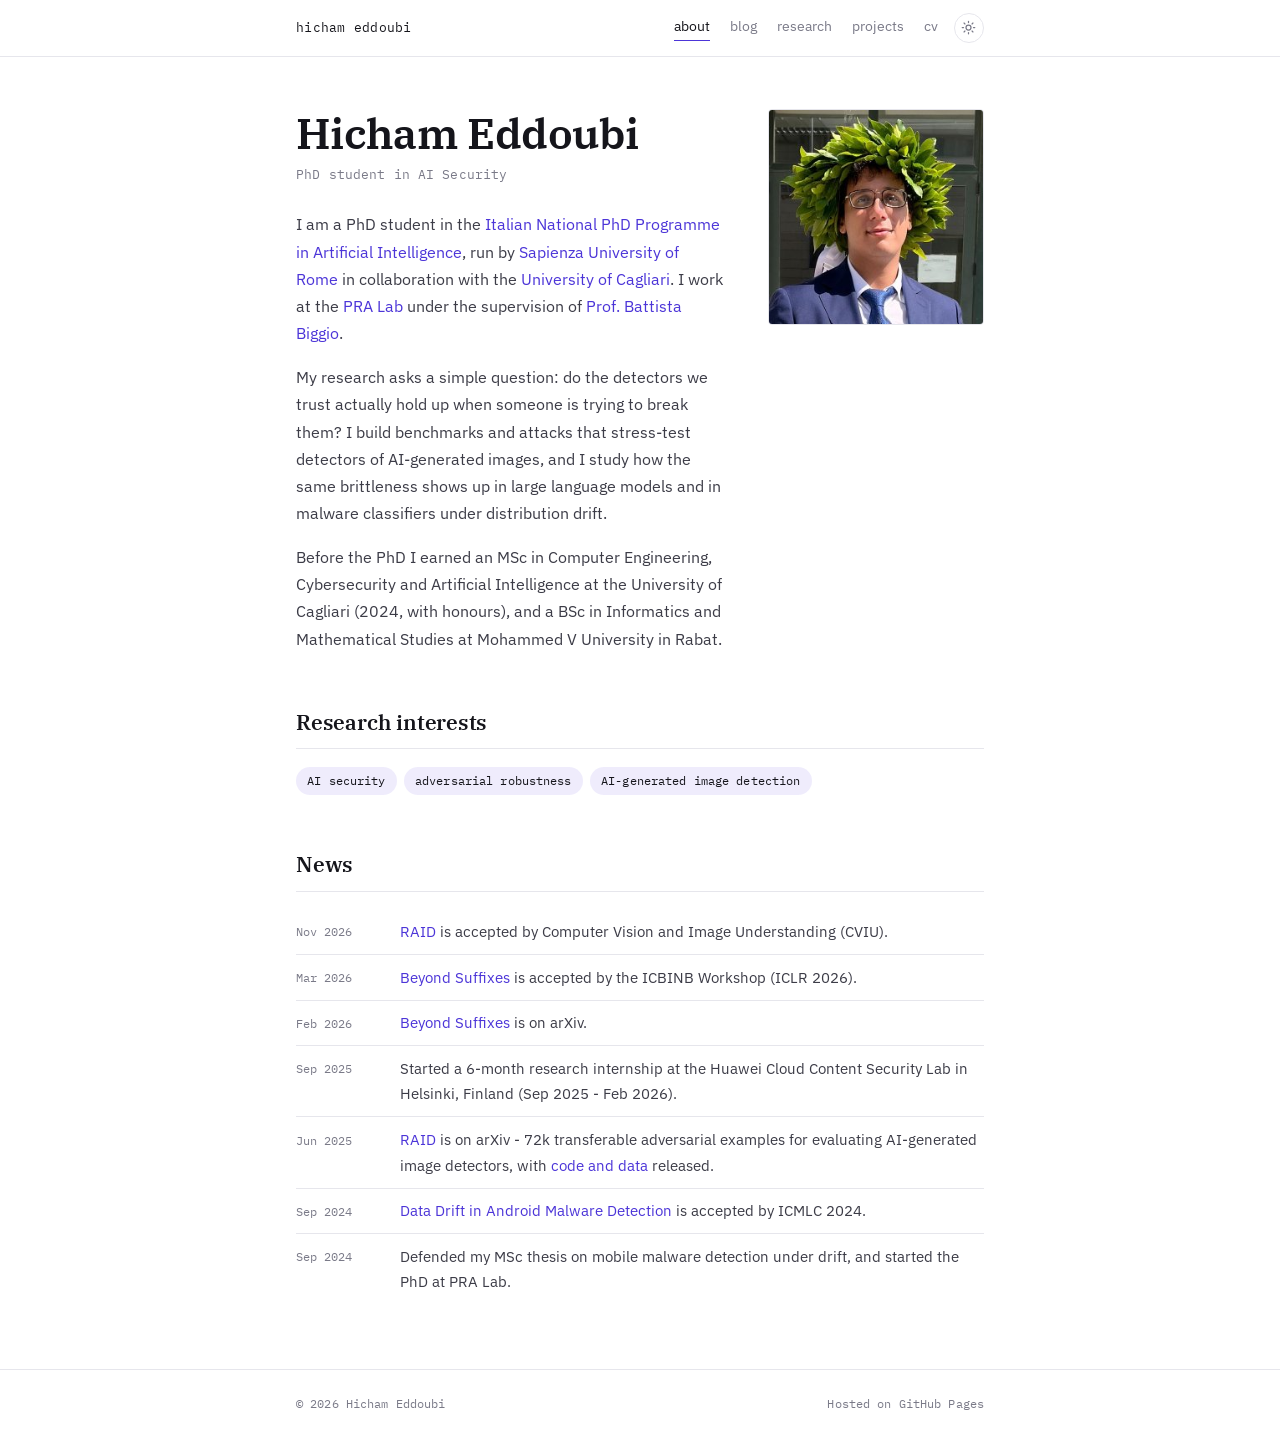
==== commit 00eed378: "About: remove Elsewhere section" ====
--- a/index.html
+++ b/index.html
@@ -18,7 +18,6 @@
 <link rel="stylesheet" href="assets/css/main.css?v=pubs1">
 </head>
 <body>
-
 
 <header class="masthead">
   <div class="wrap">
@@ -102,34 +101,6 @@
       </ul>
     </section>
 
-    <section class="section">
-      <h2>Elsewhere</h2>
-      <p>Reach me at <a href="mailto:hicham.eddoubi@unica.it">hicham.eddoubi@unica.it</a>. I am generally happy to talk about robustness evaluation, benchmark design, and where detection research quietly overfits.</p>
-
-      <div class="social">
-        <a href="https://scholar.google.com/citations?user=aPghm40AAAAJ&amp;hl=en" target="_blank" rel="noopener" aria-label="Google Scholar">
-          <svg viewBox="0 0 24 24" fill="currentColor" aria-hidden="true"><path d="M12 3L1 9l11 6 9-4.91V17h2V9L12 3z"/><path d="M5 13.18v4L12 21l7-3.82v-4L12 17l-7-3.82z"/></svg>
-          scholar
-        </a>
-        <a href="https://github.com/tsalmonking" target="_blank" rel="noopener" aria-label="GitHub">
-          <svg viewBox="0 0 24 24" fill="currentColor" aria-hidden="true"><path d="M12 .5A11.5 11.5 0 0 0 .5 12a11.5 11.5 0 0 0 7.86 10.92c.58.1.79-.25.79-.56v-2c-3.2.7-3.88-1.37-3.88-1.37-.53-1.34-1.29-1.7-1.29-1.7-1.05-.72.08-.7.08-.7 1.16.08 1.77 1.2 1.77 1.2 1.03 1.77 2.7 1.26 3.36.96.1-.75.4-1.26.73-1.55-2.56-.29-5.25-1.28-5.25-5.7 0-1.26.45-2.29 1.19-3.1-.12-.29-.52-1.46.11-3.05 0 0 .97-.31 3.18 1.18a11 11 0 0 1 5.8 0c2.2-1.49 3.17-1.18 3.17-1.18.63 1.59.23 2.76.12 3.05.74.81 1.18 1.84 1.18 3.1 0 4.43-2.69 5.4-5.26 5.69.41.36.78 1.06.78 2.14v3.17c0 .31.21.67.8.56A11.5 11.5 0 0 0 23.5 12 11.5 11.5 0 0 0 12 .5z"/></svg>
-          github
-        </a>
-        <a href="https://www.linkedin.com/in/hicham-eddoubi/" target="_blank" rel="noopener" aria-label="LinkedIn">
-          <svg viewBox="0 0 24 24" fill="currentColor" aria-hidden="true"><path d="M4.98 3.5a2.5 2.5 0 1 1 0 5 2.5 2.5 0 0 1 0-5zM2.9 21h4.16V9.5H2.9V21zM9.5 9.5H13.5v1.57h.06c.55-1.02 1.9-2.1 3.9-2.1 4.17 0 4.94 2.66 4.94 6.12V21h-4.15v-5.1c0-1.22-.02-2.79-1.75-2.79-1.76 0-2.03 1.33-2.03 2.7V21H9.5V9.5z"/></svg>
-          linkedin
-        </a>
-        <a href="https://www.saiferlab.ai/people/hichameddoubi" target="_blank" rel="noopener" aria-label="sAIfer Lab profile">
-          <svg viewBox="0 0 24 24" fill="none" stroke="currentColor" stroke-width="2" stroke-linecap="round" stroke-linejoin="round" aria-hidden="true"><path d="M12 3l7 3v5c0 4.4-3 8.3-7 10-4-1.7-7-5.6-7-10V6l7-3z"/></svg>
-          sAIfer lab
-        </a>
-        <a href="mailto:hicham.eddoubi@unica.it" aria-label="Email">
-          <svg viewBox="0 0 24 24" fill="none" stroke="currentColor" stroke-width="2" stroke-linecap="round" stroke-linejoin="round" aria-hidden="true"><rect x="2.5" y="4.5" width="19" height="15" rx="2"/><path d="M3 6l9 6 9-6"/></svg>
-          email
-        </a>
-      </div>
-    </section>
-
   </div>
 </main>
 
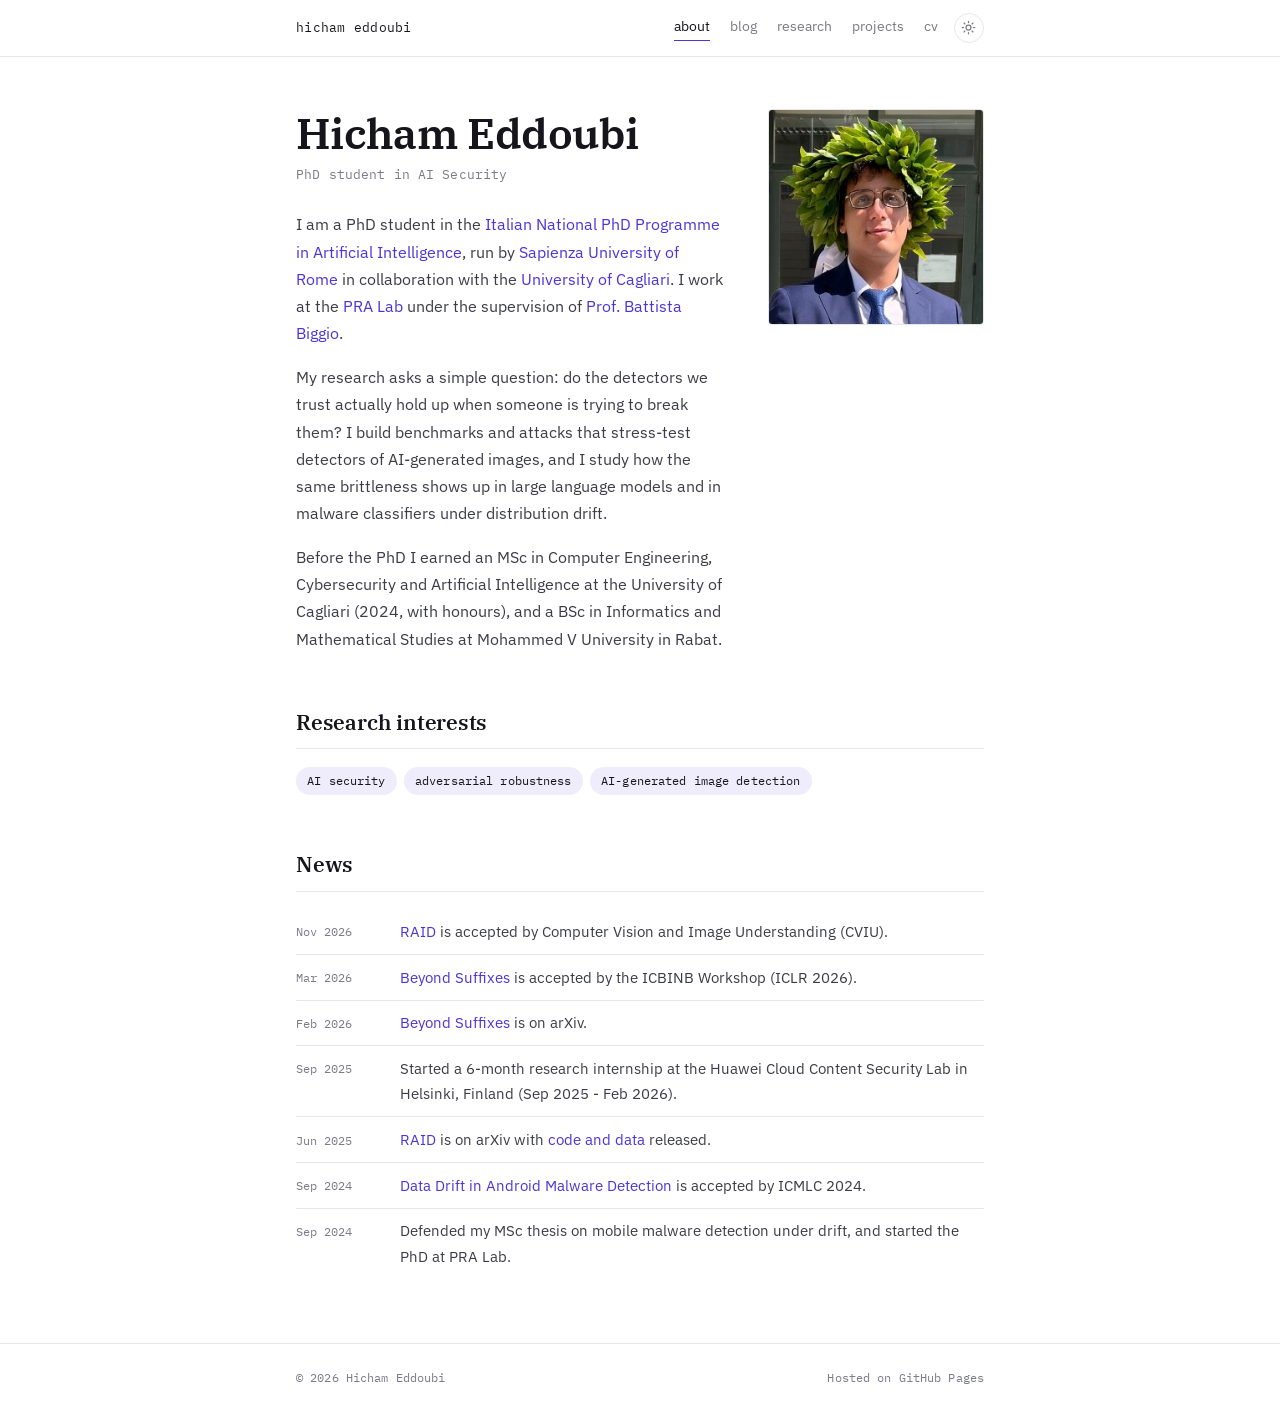
==== commit 6bc008fc: "News: RAID arXiv entry without description" ====
--- a/index.html
+++ b/index.html
@@ -88,7 +88,7 @@
         </li>
         <li>
           <time datetime="2025-06">Jun 2025</time>
-          <span><a href="https://arxiv.org/abs/2506.03988" target="_blank" rel="noopener">RAID</a> is on arXiv - 72k transferable adversarial examples for evaluating AI-generated image detectors, with <a href="https://github.com/pralab/RAID" target="_blank" rel="noopener">code and data</a> released.</span>
+          <span><a href="https://arxiv.org/abs/2506.03988" target="_blank" rel="noopener">RAID</a> is on arXiv with <a href="https://github.com/pralab/RAID" target="_blank" rel="noopener">code and data</a> released.</span>
         </li>
         <li>
           <time datetime="2024-09">Sep 2024</time>
